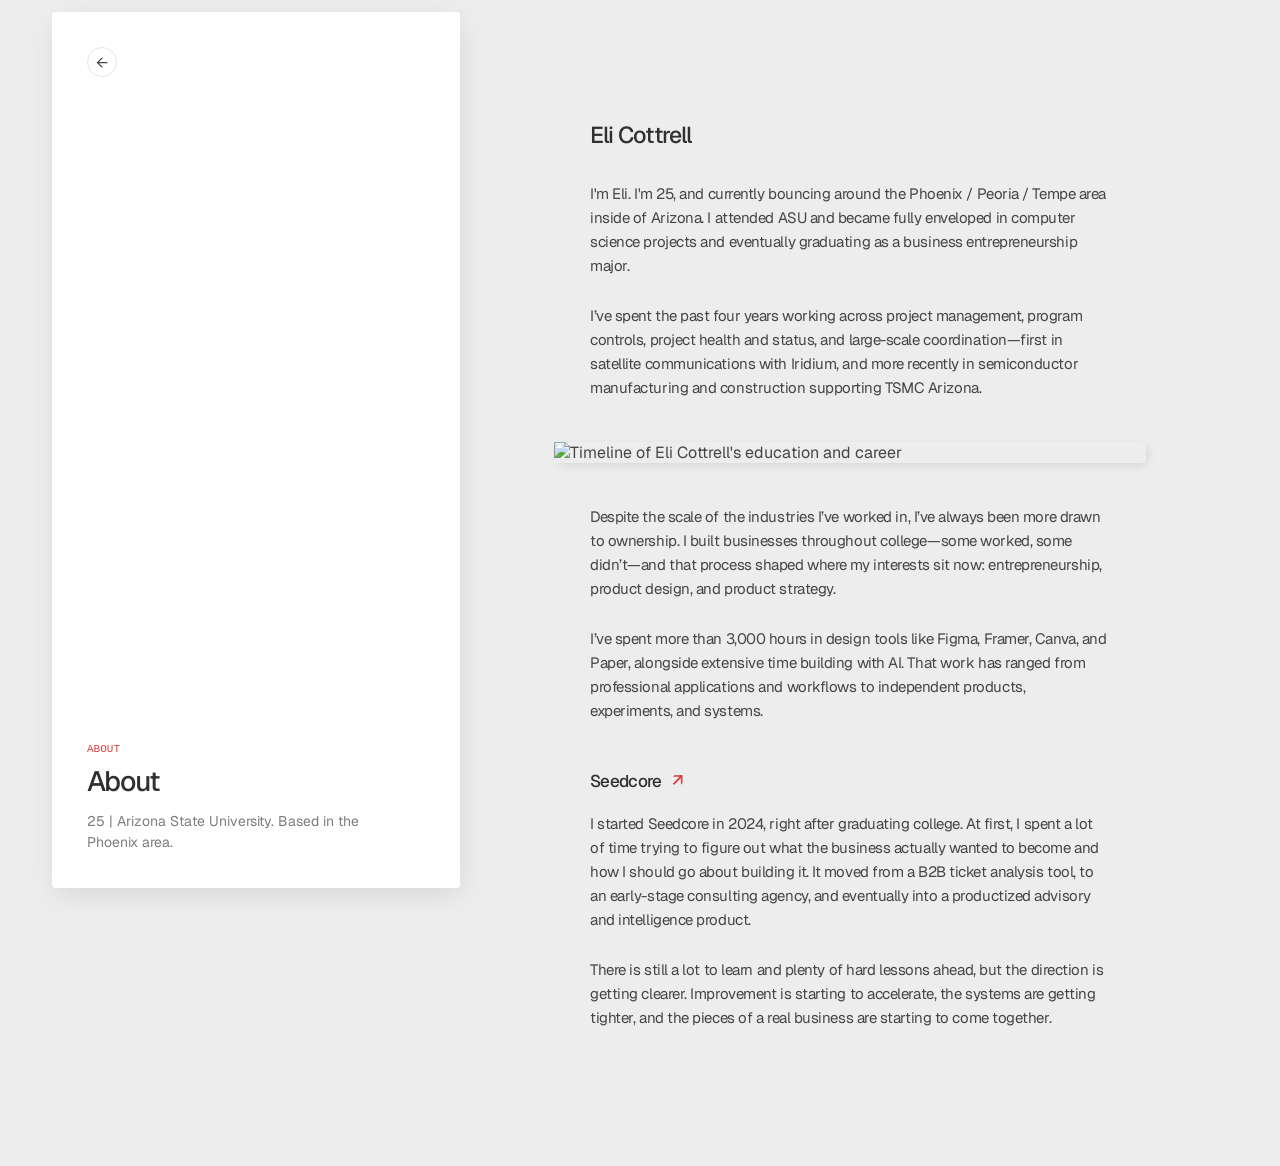
==== about/index.html @ 8e93c788 "Add personal portfolio" ====
<!doctype html>
<html lang="en">
  <head>
    <meta charset="UTF-8" />
    <meta name="viewport" content="width=device-width, initial-scale=1.0" />
    <meta name="description" content="About Eli Cottrell — background, experience, and Seedcore." />
    <title>About — Eli Cottrell</title>
    <link rel="icon" href="/favicon.svg" type="image/svg+xml" />
    <link rel="stylesheet" href="/styles.css" />
  </head>
  <body class="about-page">
    <main class="about-shell">
      <aside class="about-sidebar">
        <a class="back-home" href="/" aria-label="Back to home">←</a>
        <div class="about-label">
          <span>about</span>
          <h1>About</h1>
          <p>25 | Arizona State University. Based in the Phoenix area.</p>
        </div>
      </aside>
      <article class="about-content">
        <section class="about-prose" aria-labelledby="eli-heading">
          <h2 id="eli-heading">Eli Cottrell</h2>
          <p>I'm Eli. I'm 25, and currently bouncing around the Phoenix / Peoria / Tempe area inside of Arizona. I attended ASU and became fully enveloped in computer science projects and eventually graduating as a business entrepreneurship major.</p>
          <p>I’ve spent the past four years working across project management, program controls, project health and status, and large-scale coordination—first in satellite communications with Iridium, and more recently in semiconductor manufacturing and construction supporting TSMC Arizona.</p>
          <img class="timeline" src="https://framerusercontent.com/images/ABmQzxz3kuEDf8BIrvbHV2MlEiY.svg" alt="Timeline of Eli Cottrell's education and career" />
          <p>Despite the scale of the industries I’ve worked in, I’ve always been more drawn to ownership. I built businesses throughout college—some worked, some didn’t—and that process shaped where my interests sit now: entrepreneurship, product design, and product strategy.</p>
          <p>I’ve spent more than 3,000 hours in design tools like Figma, Framer, Canva, and Paper, alongside extensive time building with AI. That work has ranged from professional applications and workflows to independent products, experiments, and systems.</p>
          <h2 class="seedcore-heading">Seedcore <span aria-hidden="true">↗</span></h2>
          <p>I started Seedcore in 2024, right after graduating college. At first, I spent a lot of time trying to figure out what the business actually wanted to become and how I should go about building it. It moved from a B2B ticket analysis tool, to an early-stage consulting agency, and eventually into a productized advisory and intelligence product.</p>
          <p>There is still a lot to learn and plenty of hard lessons ahead, but the direction is getting clearer. Improvement is starting to accelerate, the systems are getting tighter, and the pieces of a real business are starting to come together.</p>
        </section>
      </article>
    </main>
  </body>
</html>
---- styles.css ----
@import url('https://fonts.googleapis.com/css2?family=Geist:wght@400;500;600&family=Hedvig+Letters+Sans&family=Inter:wght@400;500&display=swap');
:root { --background:#ededed; --paper:#fff; --text:#303030; --body:#454545; --muted:rgba(69,69,69,.7); --line:rgba(48,48,48,.12); --red:#d94141; font-family:'Geist','Inter',Arial,sans-serif; color:var(--text); background:var(--background); }
* { box-sizing:border-box; }
html { min-width:320px; background:var(--background); }
body { margin:0; min-height:100vh; color:var(--body); background:var(--background); }
a { color:inherit; text-decoration:none; }
button,input { font:inherit; }
.sr-only { position:absolute; width:1px; height:1px; padding:0; margin:-1px; overflow:hidden; clip:rect(0,0,0,0); white-space:nowrap; border:0; }

.home-page { background:#f8f9fa; }
.home-shell { width:100%; min-height:100vh; }
.profile-card { position:fixed; inset:12px auto 12px 12px; z-index:2; display:flex; flex-direction:column; justify-content:space-between; width:467px; padding:35px 35px 28px; overflow:hidden; background:var(--paper); border-radius:4px; box-shadow:2px 8px 28px -3px rgba(0,0,0,.1),0 2px 6px rgba(0,0,0,.08); }
.profile-intro { position:relative; z-index:1; max-width:397px; margin:0; color:rgba(69,69,69,.8); font-size:17px; line-height:1.5; letter-spacing:-.03em; }
.profile-identity { position:relative; z-index:1; }
.profile-identity h1,.about-label h1 { margin:0; color:var(--text); font-size:28px; font-weight:500; line-height:1.2; letter-spacing:-.04em; }
.profile-identity>p { margin:10px 0 0; color:var(--muted); font-family:'Hedvig Letters Sans',sans-serif; font-size:18px; }
.social-marks { display:flex; align-items:center; gap:10px; height:26px; margin-top:28px; }
.social-marks img { display:block; width:16px; height:16px; opacity:.68; }
.home-content { position:relative; display:grid; place-items:center; width:calc(100% - 499px); min-height:100vh; margin-left:499px; }
.destination-menu { width:359px; }
.menu-item { display:flex; align-items:center; justify-content:space-between; height:41px; padding:0 25px 0 18px; color:#4a4a4a; font-size:17px; font-weight:400; letter-spacing:-.02em; transition:opacity 160ms ease; }
a.menu-item:hover { opacity:.58; }
.menu-item img { display:block; width:15px; height:15px; flex:none; }
.menu-item-muted { cursor:default; }
.update-form { display:none; }
.home-footer { position:absolute; left:50%; bottom:22px; display:flex; gap:38px; transform:translateX(-50%); white-space:nowrap; color:rgba(48,48,48,.52); font-family:'Geist Mono',monospace; font-size:10px; letter-spacing:.08em; }

.about-shell { display:grid; grid-template-columns:420px minmax(0,1fr); width:min(1200px,100%); min-height:100vh; margin:0 auto; }
.about-sidebar { position:sticky; top:12px; align-self:start; height:calc(100vh - 24px); margin:12px 0 12px 12px; padding:35px; overflow:hidden; background:var(--paper); border-radius:4px; box-shadow:2px 8px 28px -3px rgba(0,0,0,.1); }
.back-home,.about-label { position:relative; z-index:1; }
.back-home { display:grid; place-items:center; width:30px; height:30px; border:1px solid var(--line); border-radius:50%; font-size:15px; }
.about-label { position:absolute; left:35px; right:35px; bottom:35px; }
.about-label>span { display:block; margin-bottom:10px; color:var(--red); font-family:'Geist Mono',monospace; font-size:11px; text-transform:uppercase; }
.about-label p { max-width:290px; margin:12px 0 0; color:var(--muted); font-size:14px; line-height:1.5; }
.about-content { padding:122px 76px 110px; }
.about-prose { width:min(100%,520px); margin:0 auto; }
.about-prose h2 { margin:0 0 32px; color:var(--text); font-size:23px; font-weight:500; line-height:1.2; letter-spacing:-.04em; }
.about-prose p { margin:0 0 26px; color:var(--body); font-size:15px; line-height:1.6; letter-spacing:-.03em; }
.timeline { display:block; width:calc(100% + 72px); max-width:none; margin:42px 0 42px -36px; box-shadow:3px 3px 11px -2.5px rgba(0,0,0,.13); }
.about-prose .seedcore-heading { display:flex; align-items:center; gap:10px; margin-top:48px; margin-bottom:20px; font-size:17px; }
.seedcore-heading span { color:var(--red); font-size:18px; }

@media (max-width:1199.98px) {
  .home-shell { display:flex; flex-direction:column; width:390px; max-width:100%; min-height:100svh; gap:5px; padding:10px 9px 0; margin:0 auto; }
  .profile-card { position:relative; inset:auto; width:100%; min-height:238px; padding:20px 19px 21px; border-radius:5px; }
  .profile-intro { margin-top:0; font-size:15px; line-height:1.43; letter-spacing:-.03em; }
  .profile-identity { order:-1; }
  .profile-identity h1 { font-size:24px; }
  .profile-identity>p { margin-top:4px; font-size:15px; }
  .social-marks { gap:8px; height:16px; margin-top:19px; }
  .social-marks img { width:13px; height:13px; }
  .home-content { display:flex; flex:1; flex-direction:column; width:100%; min-height:0; margin-left:0; }
  .update-form { display:grid; grid-template-columns:minmax(0,1fr) 102px; gap:6px; width:100%; margin:0; padding:12px 18px; background:#fff; border-radius:5px; box-shadow:0 4px 16px rgba(0,0,0,.08); }
  .update-form input,.update-form button { height:36px; border-radius:4px; }
  .update-form input { min-width:0; padding:0 11px; border:1px solid #d4d6d8; background:#fbfbfc; color:var(--body); font-size:14px; outline:0; }
  .update-form input:focus-visible { border-color:#85898c; }
  .update-form button { border:0; background:#9c9fa2; color:#fff; font-size:14px; font-weight:600; cursor:pointer; }
  .form-note { grid-column:1/-1; margin:0; padding:0 18px 12px; color:var(--muted); font-size:12px; }
  .destination-menu { width:calc(100% - 82px); max-width:330px; margin-top:37px; background:transparent; }
  .menu-item { height:37px; padding:0; font-size:16px; }
  .menu-item img { width:14px; height:14px; }
  .home-footer { position:static; justify-content:center; gap:37px; width:100%; margin-top:auto; padding:0 0 17px; transform:none; font-size:12px; }
  .about-shell { display:block; width:390px; max-width:100%; }
  .about-sidebar { position:relative; top:auto; height:310px; margin:10px; padding:28px; }
  .about-label { left:28px; right:28px; bottom:28px; }
  .about-label h1 { font-size:25px; }
  .about-content { padding:50px 30px 80px; }
  .about-prose { width:100%; }
  .timeline { width:calc(100% + 32px); margin-left:-16px; }
}
@media (prefers-reduced-motion:reduce) { * { scroll-behavior:auto!important; transition:none!important; } }
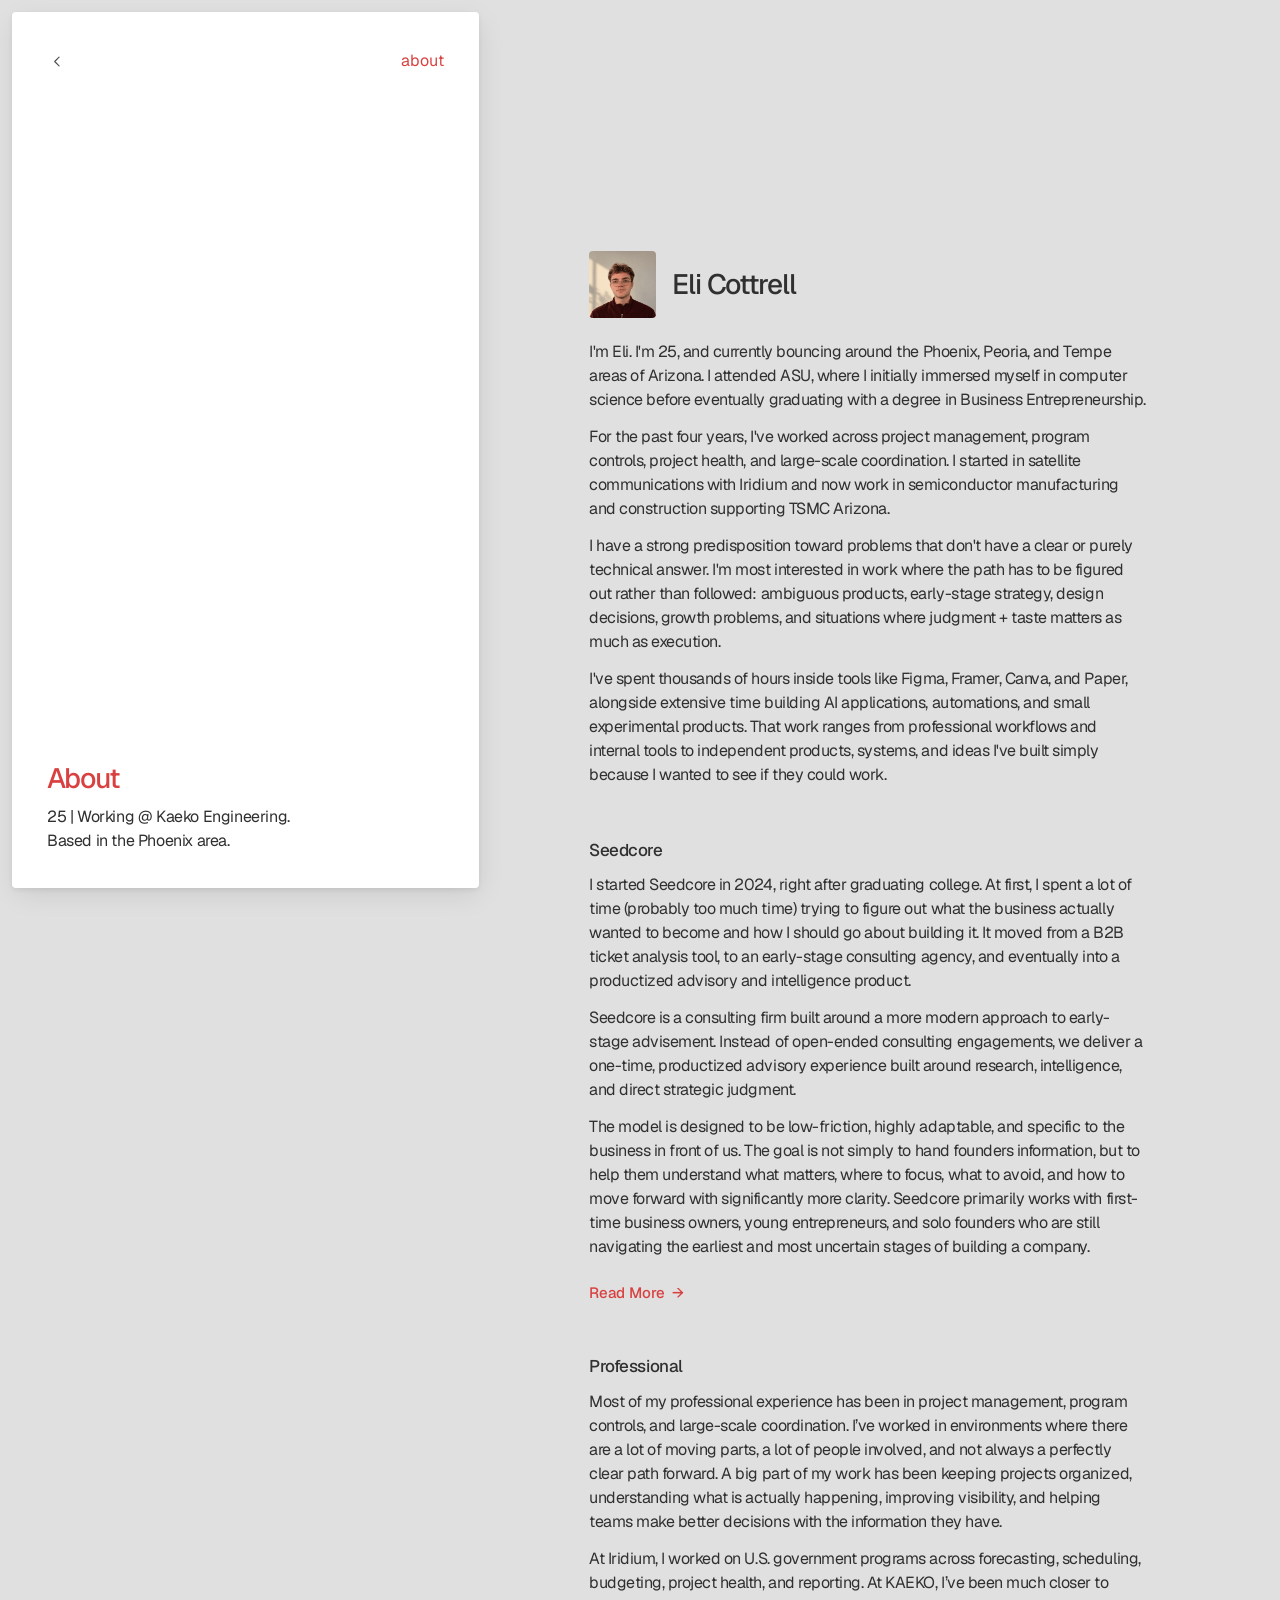
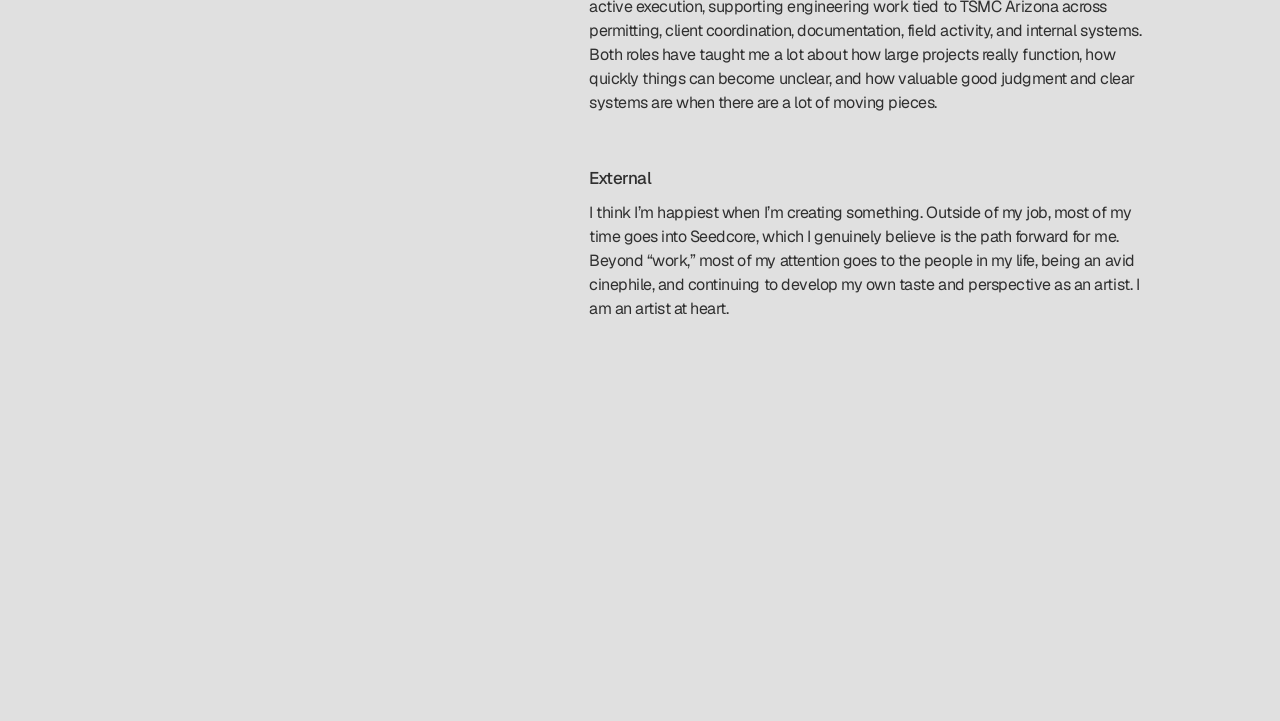
==== commit 8a3f2a79: "Build About page from Framer export" ====
--- a/about/index.html
+++ b/about/index.html
@@ -3,33 +3,53 @@
   <head>
     <meta charset="UTF-8" />
     <meta name="viewport" content="width=device-width, initial-scale=1.0" />
-    <meta name="description" content="About Eli Cottrell — background, experience, and Seedcore." />
+    <meta name="description" content="About Eli Cottrell — his background, Seedcore, and professional work." />
     <title>About — Eli Cottrell</title>
     <link rel="icon" href="/favicon.svg" type="image/svg+xml" />
     <link rel="stylesheet" href="/styles.css" />
+    <link rel="stylesheet" href="/about/about.css" />
   </head>
-  <body class="about-page">
-    <main class="about-shell">
-      <aside class="about-sidebar">
-        <a class="back-home" href="/" aria-label="Back to home">←</a>
-        <div class="about-label">
-          <span>about</span>
+  <body class="bio-page">
+    <main class="bio-layout">
+      <aside class="bio-sidebar" aria-label="About page navigation">
+        <div class="bio-sidebar-top">
+          <a class="bio-back" href="/" aria-label="Back to home"><svg viewBox="0 0 24 24" aria-hidden="true"><path d="m14.5 5-7 7 7 7" /></svg></a>
+          <span class="bio-eyebrow">about</span>
+        </div>
+        <div class="bio-sidebar-bottom">
           <h1>About</h1>
-          <p>25 | Arizona State University. Based in the Phoenix area.</p>
+          <p>25 | Working @ Kaeko Engineering.<br />Based in the Phoenix area.</p>
         </div>
       </aside>
-      <article class="about-content">
-        <section class="about-prose" aria-labelledby="eli-heading">
-          <h2 id="eli-heading">Eli Cottrell</h2>
-          <p>I'm Eli. I'm 25, and currently bouncing around the Phoenix / Peoria / Tempe area inside of Arizona. I attended ASU and became fully enveloped in computer science projects and eventually graduating as a business entrepreneurship major.</p>
-          <p>I’ve spent the past four years working across project management, program controls, project health and status, and large-scale coordination—first in satellite communications with Iridium, and more recently in semiconductor manufacturing and construction supporting TSMC Arizona.</p>
-          <img class="timeline" src="https://framerusercontent.com/images/ABmQzxz3kuEDf8BIrvbHV2MlEiY.svg" alt="Timeline of Eli Cottrell's education and career" />
-          <p>Despite the scale of the industries I’ve worked in, I’ve always been more drawn to ownership. I built businesses throughout college—some worked, some didn’t—and that process shaped where my interests sit now: entrepreneurship, product design, and product strategy.</p>
-          <p>I’ve spent more than 3,000 hours in design tools like Figma, Framer, Canva, and Paper, alongside extensive time building with AI. That work has ranged from professional applications and workflows to independent products, experiments, and systems.</p>
-          <h2 class="seedcore-heading">Seedcore <span aria-hidden="true">↗</span></h2>
-          <p>I started Seedcore in 2024, right after graduating college. At first, I spent a lot of time trying to figure out what the business actually wanted to become and how I should go about building it. It moved from a B2B ticket analysis tool, to an early-stage consulting agency, and eventually into a productized advisory and intelligence product.</p>
-          <p>There is still a lot to learn and plenty of hard lessons ahead, but the direction is getting clearer. Improvement is starting to accelerate, the systems are getting tighter, and the pieces of a real business are starting to come together.</p>
-        </section>
+      <article class="bio-content">
+        <div class="bio-copy">
+          <header class="bio-header">
+            <img src="/assets/eli-portrait.png" alt="Portrait of Eli Cottrell" width="67" height="67" />
+            <h2>Eli Cottrell</h2>
+          </header>
+          <div class="bio-intro">
+            <p>I'm Eli. I'm 25, and currently bouncing around the Phoenix, Peoria, and Tempe areas of Arizona. I attended ASU, where I initially immersed myself in computer science before eventually graduating with a degree in Business Entrepreneurship.</p>
+            <p>For the past four years, I've worked across project management, program controls, project health, and large-scale coordination. I started in satellite communications with Iridium and now work in semiconductor manufacturing and construction supporting TSMC Arizona.</p>
+            <p>I have a strong predisposition toward problems that don't have a clear or purely technical answer. I'm most interested in work where the path has to be figured out rather than followed: ambiguous products, early-stage strategy, design decisions, growth problems, and situations where judgment + taste matters as much as execution.</p>
+            <p>I've spent thousands of hours inside tools like Figma, Framer, Canva, and Paper, alongside extensive time building AI applications, automations, and small experimental products. That work ranges from professional workflows and internal tools to independent products, systems, and ideas I've built simply because I wanted to see if they could work.</p>
+          </div>
+          <section class="bio-section" aria-labelledby="seedcore-heading">
+            <h3 id="seedcore-heading">Seedcore</h3>
+            <p>I started Seedcore in 2024, right after graduating college. At first, I spent a lot of time (probably too much time) trying to figure out what the business actually wanted to become and how I should go about building it. It moved from a B2B ticket analysis tool, to an early-stage consulting agency, and eventually into a productized advisory and intelligence product.</p>
+            <p>Seedcore is a consulting firm built around a more modern approach to early-stage advisement. Instead of open-ended consulting engagements, we deliver a one-time, productized advisory experience built around research, intelligence, and direct strategic judgment.</p>
+            <p>The model is designed to be low-friction, highly adaptable, and specific to the business in front of us. The goal is not simply to hand founders information, but to help them understand what matters, where to focus, what to avoid, and how to move forward with significantly more clarity. Seedcore primarily works with first-time business owners, young entrepreneurs, and solo founders who are still navigating the earliest and most uncertain stages of building a company.</p>
+            <span class="bio-read-more" aria-label="Seedcore page coming soon">Read More <span aria-hidden="true">→</span></span>
+          </section>
+          <section class="bio-section" aria-labelledby="professional-heading">
+            <h3 id="professional-heading">Professional</h3>
+            <p>Most of my professional experience has been in project management, program controls, and large-scale coordination. I’ve worked in environments where there are a lot of moving parts, a lot of people involved, and not always a perfectly clear path forward. A big part of my work has been keeping projects organized, understanding what is actually happening, improving visibility, and helping teams make better decisions with the information they have.</p>
+            <p>At Iridium, I worked on U.S. government programs across forecasting, scheduling, budgeting, project health, and reporting. At KAEKO, I’ve been much closer to active execution, supporting engineering work tied to TSMC Arizona across permitting, client coordination, documentation, field activity, and internal systems. Both roles have taught me a lot about how large projects really function, how quickly things can become unclear, and how valuable good judgment and clear systems are when there are a lot of moving pieces.</p>
+          </section>
+          <section class="bio-section" aria-labelledby="external-heading">
+            <h3 id="external-heading">External</h3>
+            <p>I think I’m happiest when I’m creating something. Outside of my job, most of my time goes into Seedcore, which I genuinely believe is the path forward for me. Beyond “work,” most of my attention goes to the people in my life, being an avid cinephile, and continuing to develop my own taste and perspective as an artist. I am an artist at heart.</p>
+          </section>
+        </div>
       </article>
     </main>
   </body>
--- a/about/about.css
+++ b/about/about.css
@@ -0,0 +1,35 @@
+@font-face { font-family:'Geist Export'; font-style:normal; font-weight:100 900; font-display:swap; src:url('/assets/geist-latin.woff2') format('woff2'); }
+html { min-width:0; }
+.bio-page { background:#e0e0e0; color:#303030; font-family:'Geist Export','Geist',Arial,sans-serif; }
+.bio-layout { min-height:100vh; }
+.bio-sidebar { position:fixed; inset:12px auto 12px 12px; z-index:2; display:flex; flex-direction:column; justify-content:space-between; width:467px; padding:35px; background:#fff; border-radius:4px; box-shadow:2px 8px 28px -3px rgba(0,0,0,.1),0 2px 6px rgba(0,0,0,.08); }
+.bio-sidebar-top { display:flex; align-items:center; justify-content:space-between; }
+.bio-back { display:grid; place-items:center; width:20px; height:28px; color:#4a4a4a; }
+.bio-back svg { width:15px; height:15px; fill:none; stroke:currentColor; stroke-width:1.7; stroke-linecap:round; stroke-linejoin:round; }
+.bio-back:hover { opacity:.6; }
+.bio-back:focus-visible { outline:2px solid #d94141; outline-offset:3px; }
+.bio-eyebrow { color:#d94141; font-size:16px; line-height:1.2; }
+.bio-sidebar-bottom h1 { margin:0 0 9px; color:#d94141; font-size:28px; font-weight:500; line-height:1.2; letter-spacing:-.04em; }
+.bio-sidebar-bottom p { margin:0; font-size:16px; line-height:24px; letter-spacing:-.025em; }
+.bio-content { width:calc(100% - 479px); margin-left:467px; padding:251px 28px 400px; }
+.bio-copy { width:min(100%,557px); margin:0 auto; }
+.bio-header { display:flex; align-items:center; gap:16px; margin:0 0 22px; }
+.bio-header img { display:block; width:67px; height:67px; flex:none; object-fit:cover; border-radius:4px; }
+.bio-header h2 { margin:0; color:#303030; font-size:28px; font-weight:500; line-height:1.2; letter-spacing:-.04em; }
+.bio-copy p { margin:0 0 13px; font-size:16px; font-weight:400; line-height:24px; letter-spacing:-.03em; }
+.bio-section { margin-top:53px; }
+.bio-section h3 { margin:0 0 13px; font-size:17px; font-weight:500; line-height:1.2; letter-spacing:-.025em; }
+.bio-section p:last-of-type { margin-bottom:0; }
+.bio-read-more { display:inline-flex; align-items:center; gap:7px; margin-top:25px; color:#d94141; font-size:15px; font-weight:500; line-height:18px; }
+@media (max-width:1199.98px) {
+  .bio-sidebar { position:relative; inset:auto; width:calc(100% - 24px); height:239px; margin:12px; padding:22px 18px 12px; }
+  .bio-eyebrow { font-size:13px; }
+  .bio-sidebar-bottom h1 { margin-bottom:5px; font-size:23px; }
+  .bio-sidebar-bottom p { font-size:14px; line-height:20px; }
+  .bio-content { width:100%; margin:0; padding:78px 30px 180px; }
+  .bio-copy { max-width:557px; }
+  .bio-header { gap:16px; margin-bottom:22px; }
+  .bio-header img { width:62px; height:62px; }
+  .bio-header h2 { font-size:20px; }
+}
+@media (max-width:359px) { .bio-content { padding-right:24px; padding-left:24px; } }
